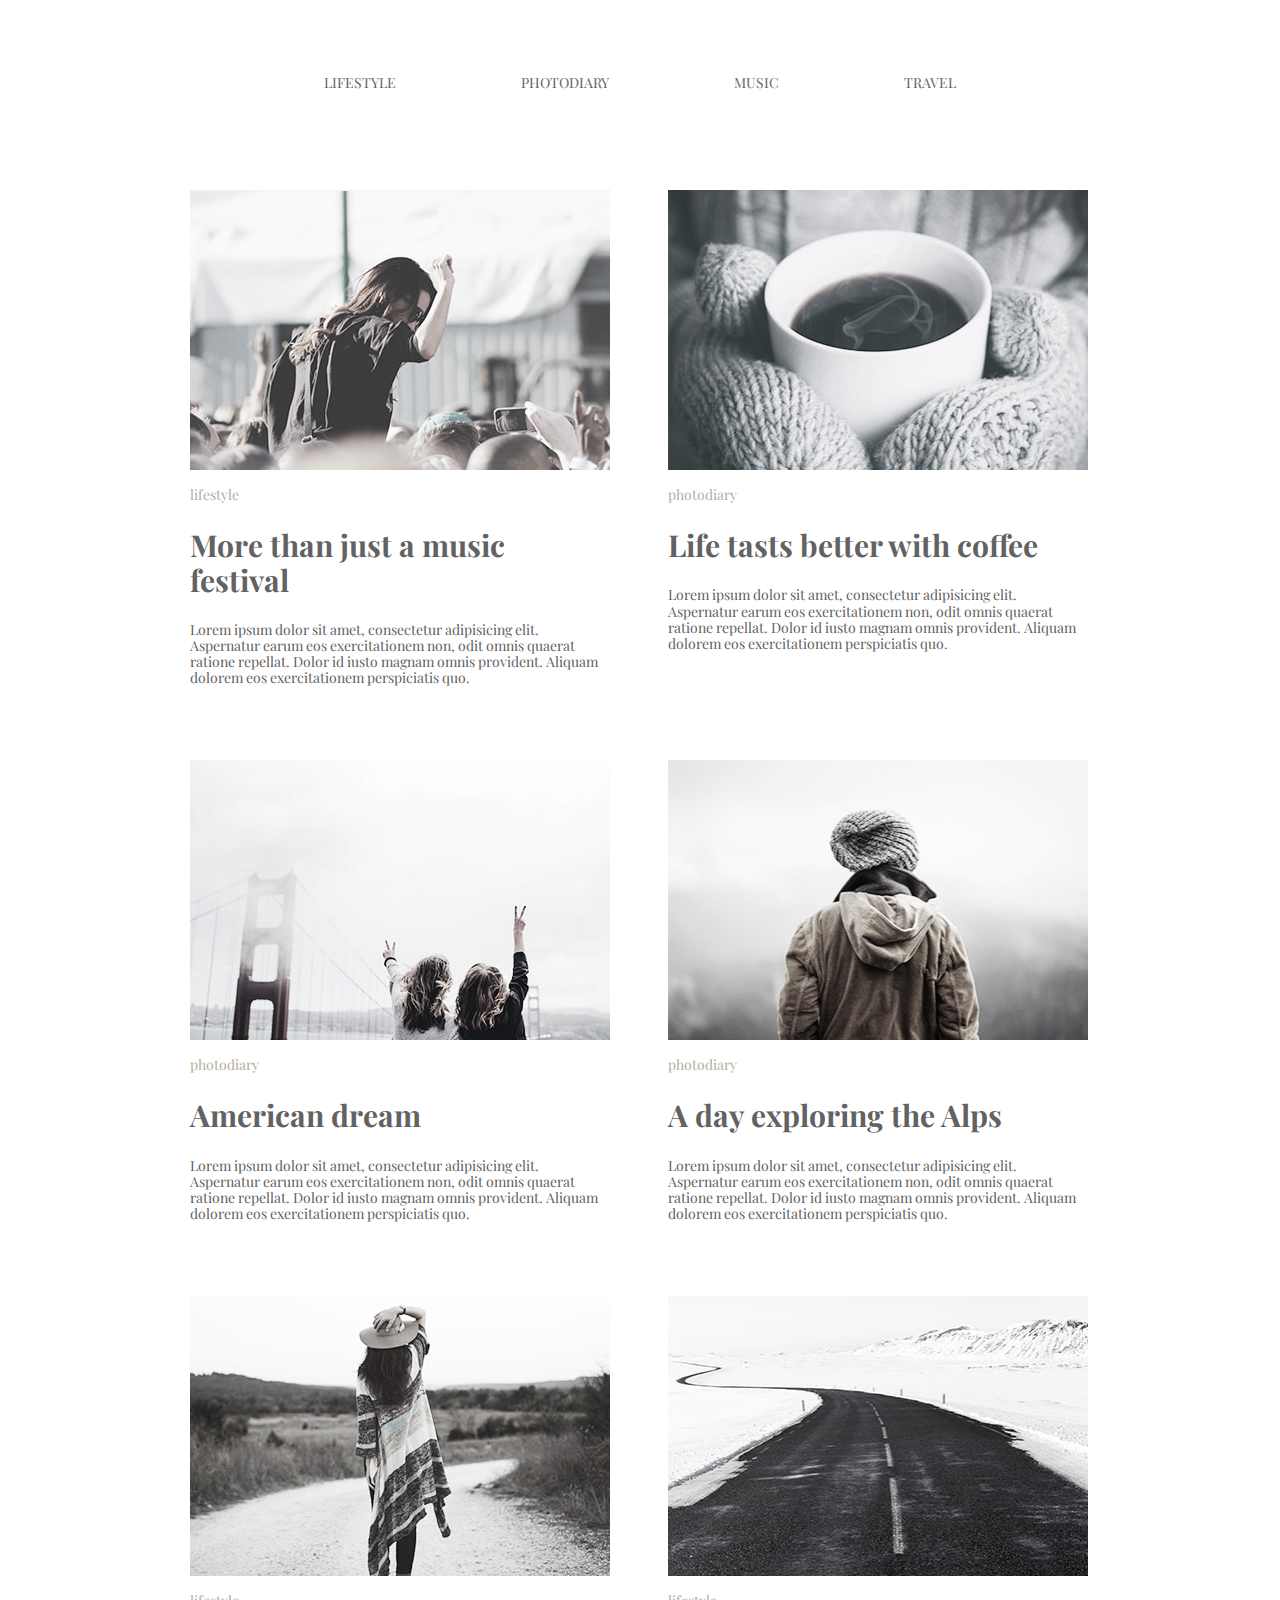
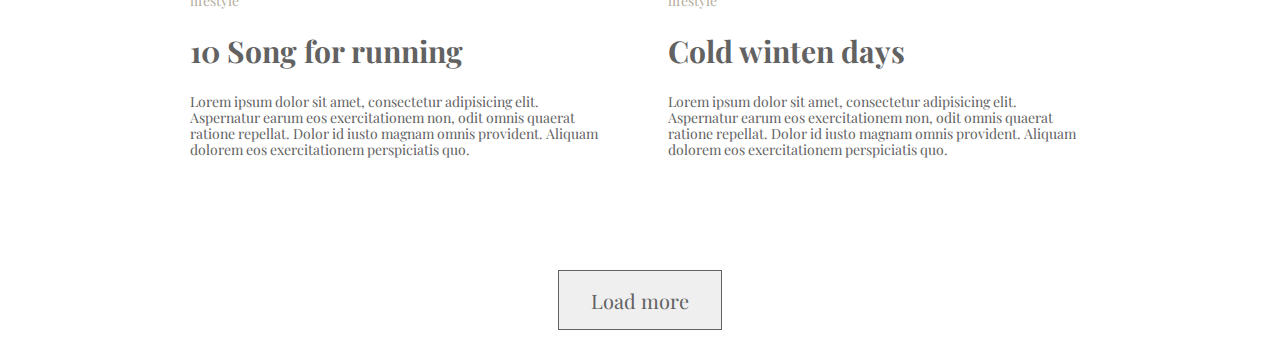
==== index.html @ a8a8bbf3 "hw2" ====
<!DOCTYPE html>
<html lang="en">
<head>
    <meta charset="UTF-8">
    <title>HW</title>
    <link rel="stylesheet" href="css/style.css">
    <link rel="stylesheet" href="css/normalize.css">
    <link href="https://fonts.googleapis.com/css?family=Playfair+Display" rel="stylesheet">
</head>
<body>
<div class="wrapper">

    <header class="header-main">
        <nav class="main-nav">
            <ul class="main-menu">
                <li class="main-menu-item">
                    <a href="#" class="main-menu-link">lifestyle</a>
                </li>
                <li class="main-menu-item">
                    <a href="#" class="main-menu-link">photodiary</a>
                </li>
                <li class="main-menu-item">
                    <a href="#"  class="main-menu-link">music</a>
                </li>
                <li class="main-menu-item">
                    <a href="#"  class="main-menu-link">travel</a>
                </li>
            </ul>
        </nav>
    </header>
    <main class="main-content">
        <section class="lifestyle">
            <ul class="lifestyle-list">
                <li class="lifestyle-post">
                    <img src="img/image-1.jpg" alt="lifestyle-photo" width="421" height="280">
                    <p class="branch">lifestyle</p>
                    <h2>More than just a music festival</h2>
                    <p>Lorem ipsum dolor sit amet, consectetur adipisicing elit. Aspernatur earum eos exercitationem non, odit omnis quaerat ratione repellat. Dolor id iusto magnam omnis provident. Aliquam dolorem eos exercitationem perspiciatis quo.</p>
                </li>
                <li class="lifestyle-post">
                    <img src="img/image-2.jpg" alt="lifestyle-photo" width="421" height="280">
                    <p class="branch">photodiary</p>
                    <h2>Life tasts better with coffee</h2>
                    <p>Lorem ipsum dolor sit amet, consectetur adipisicing elit. Aspernatur earum eos exercitationem non, odit omnis quaerat ratione repellat. Dolor id iusto magnam omnis provident. Aliquam dolorem eos exercitationem perspiciatis quo.</p>
                </li>
                <li class="lifestyle-post">
                    <img src="img/image-3.jpg" alt="lifestyle-photo" width="421" height="280"">
                    <p class="branch">photodiary</p>
                    <h2>American dream</h2>
                    <p>Lorem ipsum dolor sit amet, consectetur adipisicing elit. Aspernatur earum eos exercitationem non, odit omnis quaerat ratione repellat. Dolor id iusto magnam omnis provident. Aliquam dolorem eos exercitationem perspiciatis quo.</p>
                </li>
                <li class="lifestyle-post">
                    <img src="img/image-4.jpg" alt="lifestyle-photo" width="421" height="280">
                    <p class="branch">photodiary</p>
                    <h2>A day exploring the Alps</h2>
                    <p>Lorem ipsum dolor sit amet, consectetur adipisicing elit. Aspernatur earum eos exercitationem non, odit omnis quaerat ratione repellat. Dolor id iusto magnam omnis provident. Aliquam dolorem eos exercitationem perspiciatis quo.</p>
                </li>
                <li class="lifestyle-post">
                    <img src="img/image-5.jpg" alt="lifestyle-photo" width="421" height="280">
                    <p class="branch">lifestyle</p>
                    <h2>10 Song for running</h2>
                    <p>Lorem ipsum dolor sit amet, consectetur adipisicing elit. Aspernatur earum eos exercitationem non, odit omnis quaerat ratione repellat. Dolor id iusto magnam omnis provident. Aliquam dolorem eos exercitationem perspiciatis quo.</p>
                </li>
                <li class="lifestyle-post">
                    <img src="img/image-6.jpg" alt="lifestyle-photo" width="421" height="280">
                    <p class="branch">lifestyle</p>
                    <h2>Cold winten days</h2>
                    <p>Lorem ipsum dolor sit amet, consectetur adipisicing elit. Aspernatur earum eos exercitationem non, odit omnis quaerat ratione repellat. Dolor id iusto magnam omnis provident. Aliquam dolorem eos exercitationem perspiciatis quo.</p>
                </li>
            </ul>

        </section>
        <div class="load-button">
            <button>Load more</button>
        </div>

    </main>
</div>
</body>
</html>
---- css/style.css ----
*{
    box-sizing: border-box;
}
body{
    margin: 0;
    color: #626262;
    font-size: 0;
    font-family: 'Playfair Display', serif;
    position: relative;
}
ul, ol{
    margin: 0;
    padding: 0;
    list-style: none;
}
a{
    color: inherit;
    text-decoration: none;
}
img{
    width: 100%;
}
.wrapper{
    width: 900px;
    margin: 0 auto;
}
/*HEADER START*/
.header-main{
    height: 190px;
    font-size: 14px;
}
.main-menu{
    text-align: center;
    padding: 75px 0 75px 0;
}
.main-menu-item{
    display: inline-block;
    text-transform: uppercase;
}
.main-menu-item + .main-menu-item{
    margin-left: 122px;
}

.main-menu-item a:hover {
    color: rgb(3, 169, 244);
}
/*HEADER END*/

/*MAIN START */
.main-content{
padding-bottom: 20px;
}
.lifestyle-list {
    margin: auto auto 38px auto;
    width: 900px;
}
.lifestyle-list li {
    display: inline-block;
    width: 420px;
    vertical-align: top;
    font-size: 14px;
}
.lifestyle-list li:nth-child(2n-1){
    margin:0 58px 60px 0;
}
.lifestyle-post .branch {
   color: #b4ad9e;
}
.lifestyle-post h2{
    font-size: 30px;
}
.load-button {
    text-align: center;
    font-size: 20px;
    line-height: 24px;
}
.load-button button {
    color: #626262;
    border: 1px solid #626262;;
    width: 164px;
    height: 60px;
    cursor: pointer;
}
/*MAIN END */
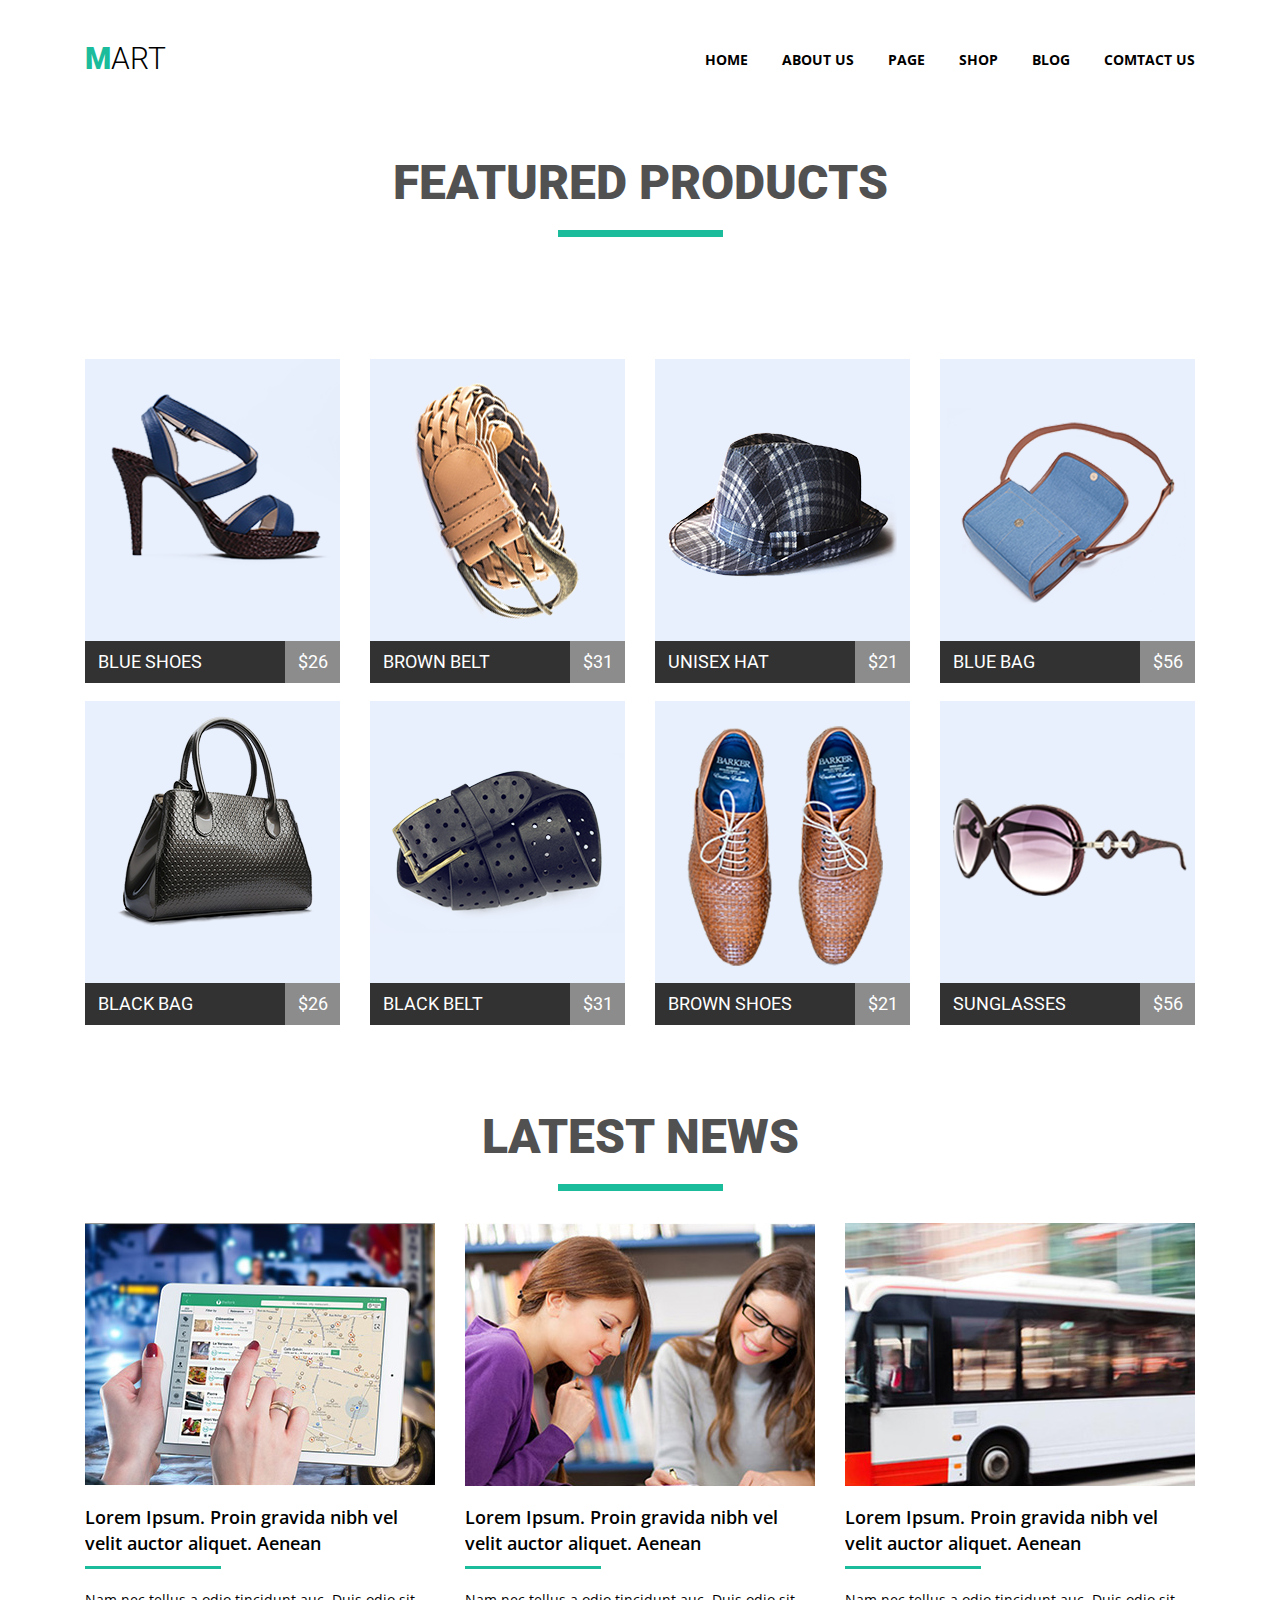
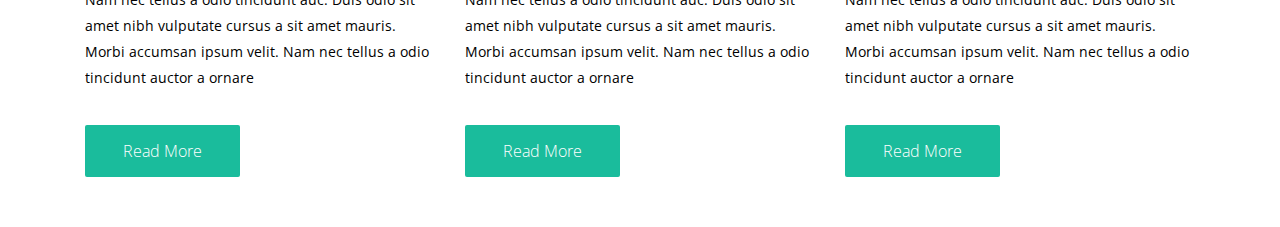
==== commit 93fa4fd6: "HW module-4" ====
--- a/index.html
+++ b/index.html
@@ -5,75 +5,119 @@
     <title>HW</title>
     <link rel="stylesheet" href="css/style.css">
     <link rel="stylesheet" href="css/normalize.css">
-    <link href="https://fonts.googleapis.com/css?family=Playfair+Display" rel="stylesheet">
+    <link href="https://fonts.googleapis.com/css?family=Open+Sans:300,400,600|Roboto:300,400,700,900" rel="stylesheet">
 </head>
 <body>
 <div class="wrapper">
+    <header class="header-main">
 
-    <header class="header-main">
-        <nav class="main-nav">
+        <nav class="main-nav cleafix">
+             <div class="logo">
+                 <a href="#">
+                       <span class="font-bold">m</span>art
+                 </a>
+             </div>
             <ul class="main-menu">
                 <li class="main-menu-item">
-                    <a href="#" class="main-menu-link">lifestyle</a>
+                    <a href="#" class="main-menu-link">home</a>
                 </li>
                 <li class="main-menu-item">
-                    <a href="#" class="main-menu-link">photodiary</a>
+                    <a href="#" class="main-menu-link">about us</a>
                 </li>
                 <li class="main-menu-item">
-                    <a href="#"  class="main-menu-link">music</a>
+                    <a href="#"  class="main-menu-link">page</a>
                 </li>
                 <li class="main-menu-item">
-                    <a href="#"  class="main-menu-link">travel</a>
+                    <a href="#"  class="main-menu-link">shop</a>
+                </li>
+                <li class="main-menu-item">
+                    <a href="#"  class="main-menu-link">blog</a>
+                </li>
+                <li class="main-menu-item">
+                    <a href="#"  class="main-menu-link">comtact us</a>
                 </li>
             </ul>
         </nav>
     </header>
     <main class="main-content">
-        <section class="lifestyle">
-            <ul class="lifestyle-list">
-                <li class="lifestyle-post">
-                    <img src="img/image-1.jpg" alt="lifestyle-photo" width="421" height="280">
-                    <p class="branch">lifestyle</p>
-                    <h2>More than just a music festival</h2>
-                    <p>Lorem ipsum dolor sit amet, consectetur adipisicing elit. Aspernatur earum eos exercitationem non, odit omnis quaerat ratione repellat. Dolor id iusto magnam omnis provident. Aliquam dolorem eos exercitationem perspiciatis quo.</p>
-                </li>
-                <li class="lifestyle-post">
-                    <img src="img/image-2.jpg" alt="lifestyle-photo" width="421" height="280">
-                    <p class="branch">photodiary</p>
-                    <h2>Life tasts better with coffee</h2>
-                    <p>Lorem ipsum dolor sit amet, consectetur adipisicing elit. Aspernatur earum eos exercitationem non, odit omnis quaerat ratione repellat. Dolor id iusto magnam omnis provident. Aliquam dolorem eos exercitationem perspiciatis quo.</p>
-                </li>
-                <li class="lifestyle-post">
-                    <img src="img/image-3.jpg" alt="lifestyle-photo" width="421" height="280"">
-                    <p class="branch">photodiary</p>
-                    <h2>American dream</h2>
-                    <p>Lorem ipsum dolor sit amet, consectetur adipisicing elit. Aspernatur earum eos exercitationem non, odit omnis quaerat ratione repellat. Dolor id iusto magnam omnis provident. Aliquam dolorem eos exercitationem perspiciatis quo.</p>
-                </li>
-                <li class="lifestyle-post">
-                    <img src="img/image-4.jpg" alt="lifestyle-photo" width="421" height="280">
-                    <p class="branch">photodiary</p>
-                    <h2>A day exploring the Alps</h2>
-                    <p>Lorem ipsum dolor sit amet, consectetur adipisicing elit. Aspernatur earum eos exercitationem non, odit omnis quaerat ratione repellat. Dolor id iusto magnam omnis provident. Aliquam dolorem eos exercitationem perspiciatis quo.</p>
-                </li>
-                <li class="lifestyle-post">
-                    <img src="img/image-5.jpg" alt="lifestyle-photo" width="421" height="280">
-                    <p class="branch">lifestyle</p>
-                    <h2>10 Song for running</h2>
-                    <p>Lorem ipsum dolor sit amet, consectetur adipisicing elit. Aspernatur earum eos exercitationem non, odit omnis quaerat ratione repellat. Dolor id iusto magnam omnis provident. Aliquam dolorem eos exercitationem perspiciatis quo.</p>
-                </li>
-                <li class="lifestyle-post">
-                    <img src="img/image-6.jpg" alt="lifestyle-photo" width="421" height="280">
-                    <p class="branch">lifestyle</p>
-                    <h2>Cold winten days</h2>
-                    <p>Lorem ipsum dolor sit amet, consectetur adipisicing elit. Aspernatur earum eos exercitationem non, odit omnis quaerat ratione repellat. Dolor id iusto magnam omnis provident. Aliquam dolorem eos exercitationem perspiciatis quo.</p>
-                </li>
-            </ul>
-
+        <h2 class="title-page">featured products</h2>
+            <section class="product cleafix">
+                <div class="product-items">
+                    <a href="#">
+                        <img src="img/product1.png" alt="item shoes" width="255" height="282">
+                        <span class="title-of-item">blue shoes<span class="prise-of-item">$26</span></span>
+                    </a>
+                </div>
+                <div class="product-items">
+                    <a href="#">
+                        <img src="img/product2.png" alt="item brown belt" width="255" height="282">
+                        <span class="title-of-item">brown belt<span class="prise-of-item">$31</span></span>
+                    </a>
+                </div>
+                <div class="product-items">
+                    <a href="#">
+                        <img src="img/product3.png" alt="item Unisex hat" width="255" height="282">
+                        <span class="title-of-item">Unisex hat<span class="prise-of-item">$21</span></span>
+                    </a>
+                </div>
+                <div class="product-items">
+                    <a href="#">
+                        <img src="img/product4.png" alt="item blue bag" width="255" height="282">
+                        <span class="title-of-item">blue bag<span class="prise-of-item">$56</span></span>
+                    </a>
+                </div>
+                <div class="product-items">
+                    <a href="#">
+                        <img src="img/product5.png" alt="item shoes" width="255" height="282">
+                        <span class="title-of-item">black bag<span class="prise-of-item">$26</span></span>
+                    </a>
+                </div>
+                <div class="product-items">
+                    <a href="#">
+                        <img src="img/product6.png" alt="item brown belt" width="255" height="282">
+                        <span class="title-of-item">black belt<span class="prise-of-item">$31</span></span>
+                    </a>
+                </div>
+                <div class="product-items">
+                    <a href="#">
+                        <img src="img/product7.png" alt="item Unisex hat" width="255" height="282">
+                        <span class="title-of-item">brown shoes<span class="prise-of-item">$21</span></span>
+                    </a>
+                </div>
+                <div class="product-items">
+                    <a href="#">
+                        <img src="img/product8.png" alt="item blue bag" width="255" height="282">
+                        <span class="title-of-item">sunglasses<span class="prise-of-item">$56</span></span>
+                    </a>
+                </div>
+            </section>
+        <section class="latest-news">
+            <h2 class="title-page">Latest news</h2>
+            <div class="new-section">
+                <img src="img/blog1.jpg" alt="photo news">
+                <h3 class="title-section-news">
+                    Lorem Ipsum. Proin gravida nibh vel velit auctor aliquet. Aenean
+                </h3>
+                <p>Nam nec tellus a odio tincidunt auc. Duis odio sit amet nibh vulputate cursus a sit amet mauris. Morbi accumsan ipsum velit. Nam nec tellus a odio tincidunt auctor a ornare </p>
+                <a href="#" class="btn">Read More</a>
+            </div>
+            <div class="new-section">
+                <img src="img/blog2.jpg" alt="photo news">
+                <h3 class="title-section-news">
+                    Lorem Ipsum. Proin gravida nibh vel velit auctor aliquet. Aenean
+                </h3>
+                <p>Nam nec tellus a odio tincidunt auc. Duis odio sit amet nibh vulputate cursus a sit amet mauris. Morbi accumsan ipsum velit. Nam nec tellus a odio tincidunt auctor a ornare </p>
+                <a href="#" class="btn">Read More</a>
+            </div>
+            <div class="new-section">
+                <img src="img/blog3.jpg" alt="photo news">
+                <h3 class="title-section-news">
+                    Lorem Ipsum. Proin gravida nibh vel velit auctor aliquet. Aenean
+                </h3>
+                <p>Nam nec tellus a odio tincidunt auc. Duis odio sit amet nibh vulputate cursus a sit amet mauris. Morbi accumsan ipsum velit. Nam nec tellus a odio tincidunt auctor a ornare </p>
+                <a href="#" class="btn">Read More</a>
+            </div>
         </section>
-        <div class="load-button">
-            <button>Load more</button>
-        </div>
-
     </main>
 </div>
 </body>
--- a/css/style.css
+++ b/css/style.css
@@ -3,9 +3,10 @@
 }
 body{
     margin: 0;
-    color: #626262;
-    font-size: 0;
-    font-family: 'Playfair Display', serif;
+    color: #000;
+    font-size: 14px;
+    font-family: 'Open Sans', sans-serif;
+    line-height: 26px;
     position: relative;
 }
 ul, ol{
@@ -18,67 +19,143 @@
     text-decoration: none;
 }
 img{
-    width: 100%;
+    max-width: 100%;
+    display: block;
+    height: auto;
+}
+a::selection,
+h2::selection,
+p::selection,
+button::selection{
+	color: #000;
+    background: grey;
+}
+.cleafix::after{
+    content: "";
+    clear: both;
+    display: table;
 }
 .wrapper{
-    width: 900px;
+    width: 1110px;
     margin: 0 auto;
 }
+
 /*HEADER START*/
+
 .header-main{
-    height: 190px;
-    font-size: 14px;
+    padding: 42px 0 ;
+}
+.main-nav{
+    text-transform: uppercase;
+}
+
+
+.logo{
+    float: left;
+    font: 300 30px/34px 'Roboto', sans-serif;
+}
+.logo .font-bold{
+    font-weight: 900;
+    color: #1abc9c;
 }
 .main-menu{
+    float: right;
+    font: 700 14px/35px 'Open Sans', sans-serif;
+}
+.main-menu li{
+    float: left;
+}
+.main-menu li + li{
+    margin-left: 34px;
+}
+.main-menu li a:hover{
+    color: #1abc9c;
+}
+/*header end*/
+/*main sart*/
+
+/*first section start*/
+.title-page{
+    text-transform: uppercase;
+    font: 900 48px/1 'Roboto', sans-serif;
     text-align: center;
-    padding: 75px 0 75px 0;
+    margin-bottom: 32px;
+    color: #515151;
 }
-.main-menu-item{
-    display: inline-block;
+.title-page::after{
+    content: '';
+    width: 165px;
+    height: 7px;
+    display: block;
+    margin: 0 auto;
+    margin-top: 23px;
+    background-color: #1abc9c;
+}
+.product{
+    margin: 92px 0 100px 0;
+}
+.product-items{
+    float: left;
+    width: 255px;
+    height: 282px;
+    background-color: #e9f0fd;
+    margin: 30px 0 ;
+}
+.product-items:not(:nth-child(4n)){
+    margin-right: 30px;
+}
+.product-items .title-of-item{
+    font: 400 18px/42px 'Roboto', sans-serif;
     text-transform: uppercase;
+    color: white;
+    float: left;
+    width: 255px;
+    padding-left: 13px;
+    background-color: #323232;
 }
-.main-menu-item + .main-menu-item{
-    margin-left: 122px;
+.product-items .prise-of-item{
+    float: right;
+    z-index: 10;
+    width: 55px;
+    background-color: #8c8c8c;
+    padding-left: 13px;
 }
-
-.main-menu-item a:hover {
-    color: rgb(3, 169, 244);
+.product-items a:hover .title-of-item{
+    background-color: #1abc9c;
 }
-/*HEADER END*/
-
-/*MAIN START */
-.main-content{
-padding-bottom: 20px;
+.product-items a:hover .prise-of-item{
+    background-color: #7fd9c7;
 }
-.lifestyle-list {
-    margin: auto auto 38px auto;
-    width: 900px;
+/*secend section start*/
+.new-section{
+    width: 350px;
+    overflow: hidden;
+    padding-bottom: 50px;
 }
-.lifestyle-list li {
-    display: inline-block;
-    width: 420px;
-    vertical-align: top;
-    font-size: 14px;
+.new-section{
+    float: left;
 }
-.lifestyle-list li:nth-child(2n-1){
-    margin:0 58px 60px 0;
+.new-section + .new-section{
+    margin-left: 30px;
 }
-.lifestyle-post .branch {
-   color: #b4ad9e;
+.title-section-news{
+    font: 600 18px/26px 'Open Sans', sans-serif;
 }
-.lifestyle-post h2{
-    font-size: 30px;
+.title-section-news::after{
+    content: '';
+    width: 136px;
+    height: 3px;
+    display: block;
+    margin-top: 10px;
+    background-color: #1abc9c;
 }
-.load-button {
-    text-align: center;
-    font-size: 20px;
-    line-height: 24px;
+.new-section .btn{
+    font: 300 16px/1 'Open Sans', sans-serif;
+    background-color: #1abc9c;
+    color: #fff;
+    padding: 18px 38px;
+    float: left;
+    margin-top: 20px;
+    border-radius: 2px;
 }
-.load-button button {
-    color: #626262;
-    border: 1px solid #626262;;
-    width: 164px;
-    height: 60px;
-    cursor: pointer;
-}
-/*MAIN END */+/*!*MAIN END *!*/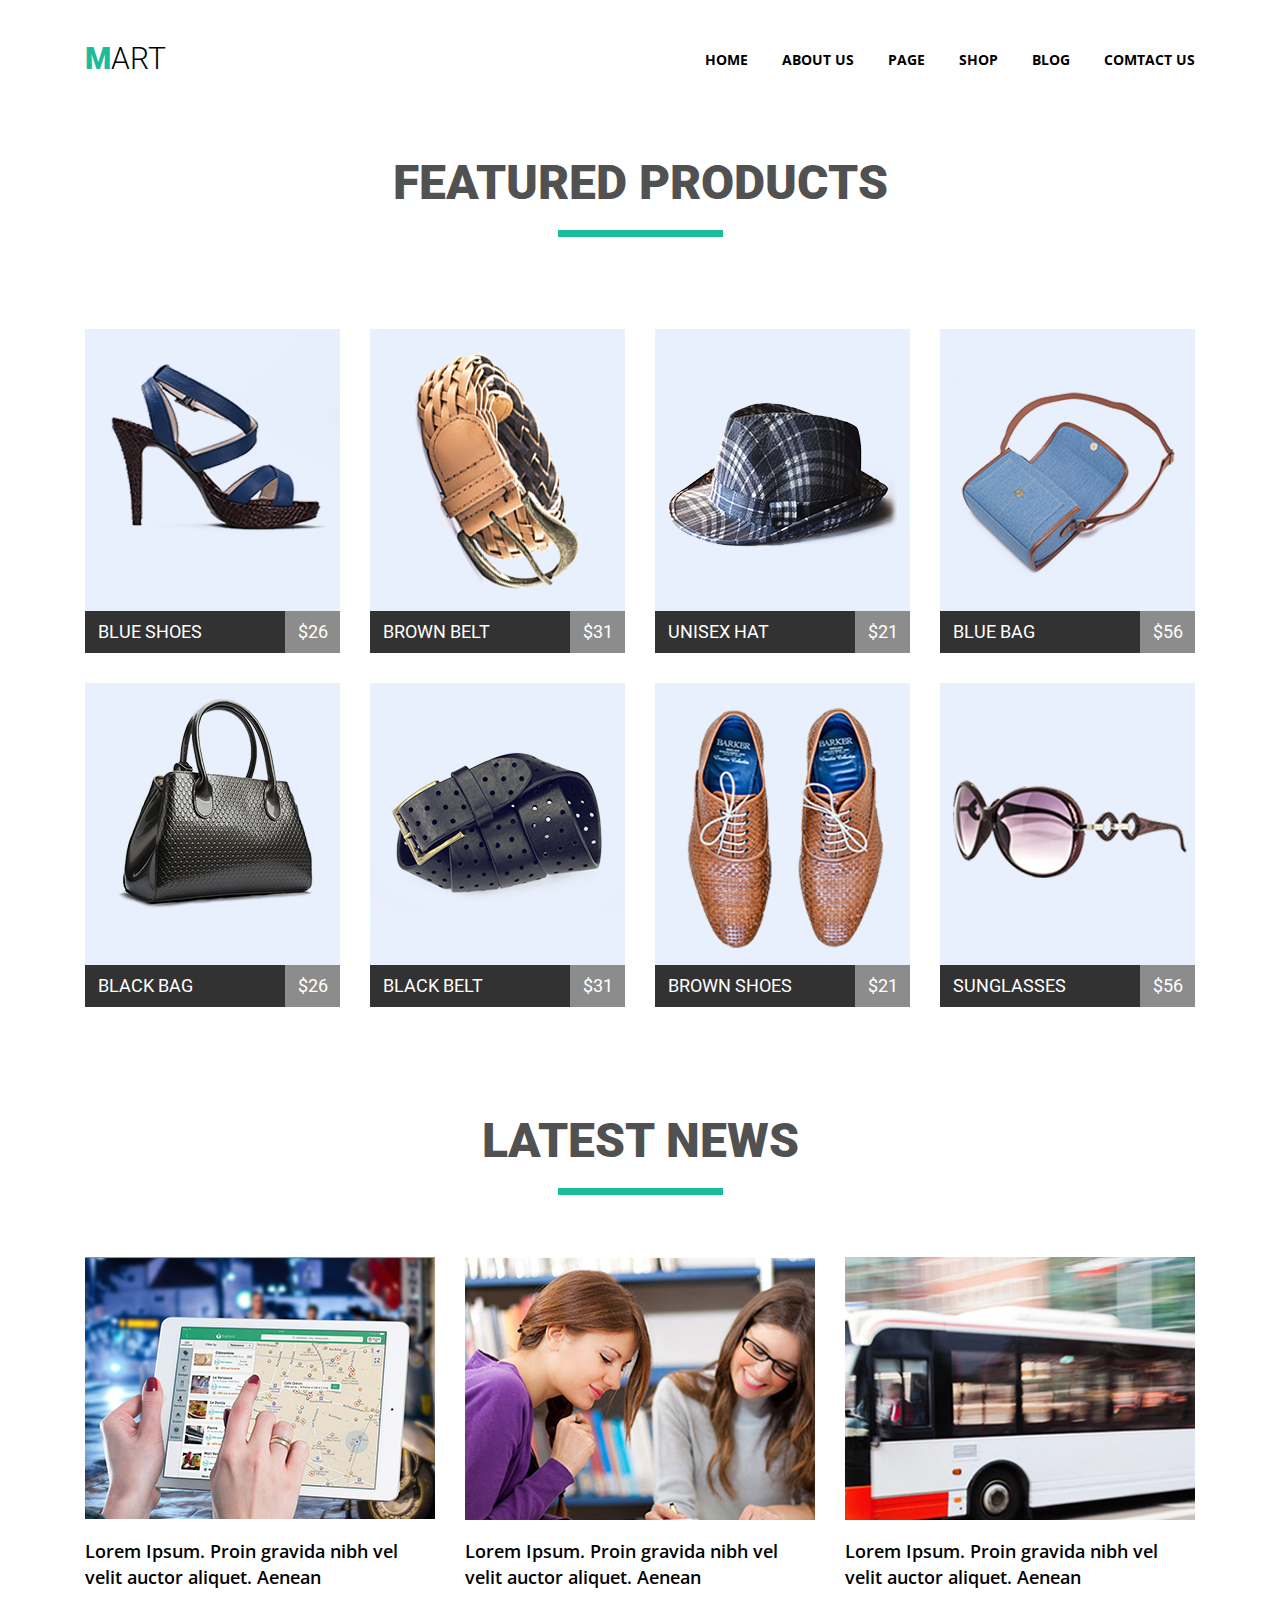
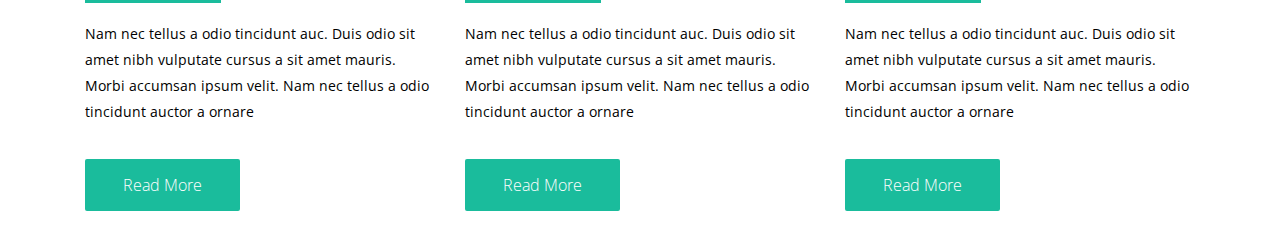
==== commit e0706735: "+ width=350 height=263 for img" ====
--- a/index.html
+++ b/index.html
@@ -94,7 +94,7 @@
         <section class="latest-news">
             <h2 class="title-page">Latest news</h2>
             <div class="new-section">
-                <img src="img/blog1.jpg" alt="photo news">
+                <img src="img/blog1.jpg" alt="photo news" width="350" height="263">
                 <h3 class="title-section-news">
                     Lorem Ipsum. Proin gravida nibh vel velit auctor aliquet. Aenean
                 </h3>
@@ -102,7 +102,7 @@
                 <a href="#" class="btn">Read More</a>
             </div>
             <div class="new-section">
-                <img src="img/blog2.jpg" alt="photo news">
+                <img src="img/blog2.jpg" alt="photo news" width="350" height="263">
                 <h3 class="title-section-news">
                     Lorem Ipsum. Proin gravida nibh vel velit auctor aliquet. Aenean
                 </h3>
@@ -110,7 +110,7 @@
                 <a href="#" class="btn">Read More</a>
             </div>
             <div class="new-section">
-                <img src="img/blog3.jpg" alt="photo news">
+                <img src="img/blog3.jpg" alt="photo news" width="350" height="263">
                 <h3 class="title-section-news">
                     Lorem Ipsum. Proin gravida nibh vel velit auctor aliquet. Aenean
                 </h3>
--- a/css/style.css
+++ b/css/style.css
@@ -92,14 +92,13 @@
     background-color: #1abc9c;
 }
 .product{
-    margin: 92px 0 100px 0;
+    margin: 92px 0 40px 0;
 }
 .product-items{
     float: left;
     width: 255px;
-    height: 282px;
     background-color: #e9f0fd;
-    margin: 30px 0 ;
+    margin-bottom: 30px;
 }
 .product-items:not(:nth-child(4n)){
     margin-right: 30px;
@@ -127,12 +126,12 @@
     background-color: #7fd9c7;
 }
 /*secend section start*/
-.new-section{
+.latest-news{
+    overflow: hidden;
+}
+.latest-news .new-section{
     width: 350px;
-    overflow: hidden;
-    padding-bottom: 50px;
-}
-.new-section{
+    margin: 30px 0;
     float: left;
 }
 .new-section + .new-section{
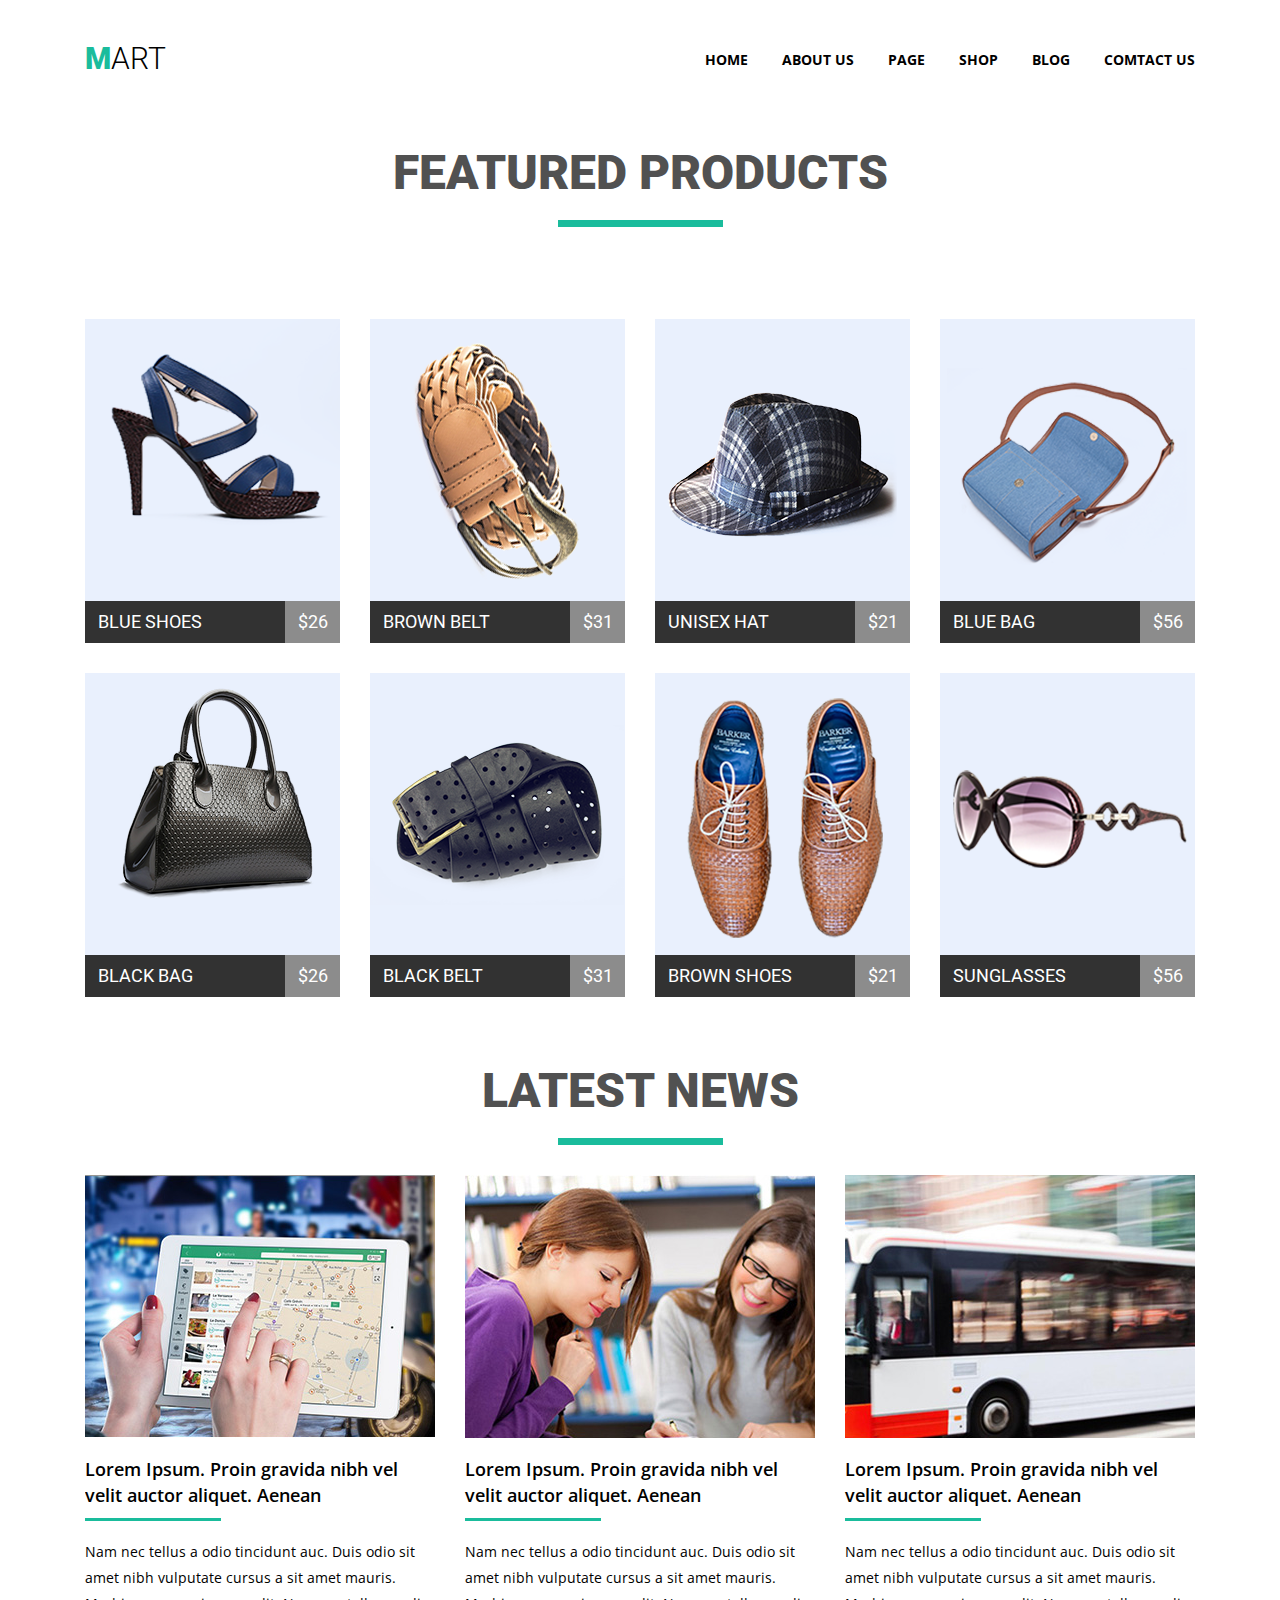
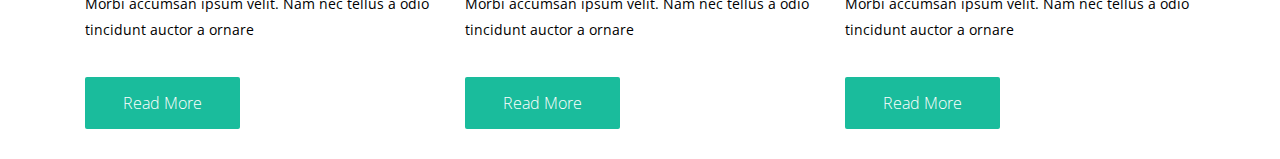
==== commit f36c2a11: "fixed margin in h2" ====
--- a/index.html
+++ b/index.html
@@ -10,7 +10,6 @@
 <body>
 <div class="wrapper">
     <header class="header-main">
-
         <nav class="main-nav cleafix">
              <div class="logo">
                  <a href="#">
--- a/css/style.css
+++ b/css/style.css
@@ -43,13 +43,12 @@
 /*HEADER START*/
 
 .header-main{
-    padding: 42px 0 ;
+    padding: 42px 0;
+    margin-bottom: 30px;
 }
 .main-nav{
     text-transform: uppercase;
 }
-
-
 .logo{
     float: left;
     font: 300 30px/34px 'Roboto', sans-serif;
@@ -79,7 +78,7 @@
     text-transform: uppercase;
     font: 900 48px/1 'Roboto', sans-serif;
     text-align: center;
-    margin-bottom: 32px;
+    margin: 0;
     color: #515151;
 }
 .title-page::after{
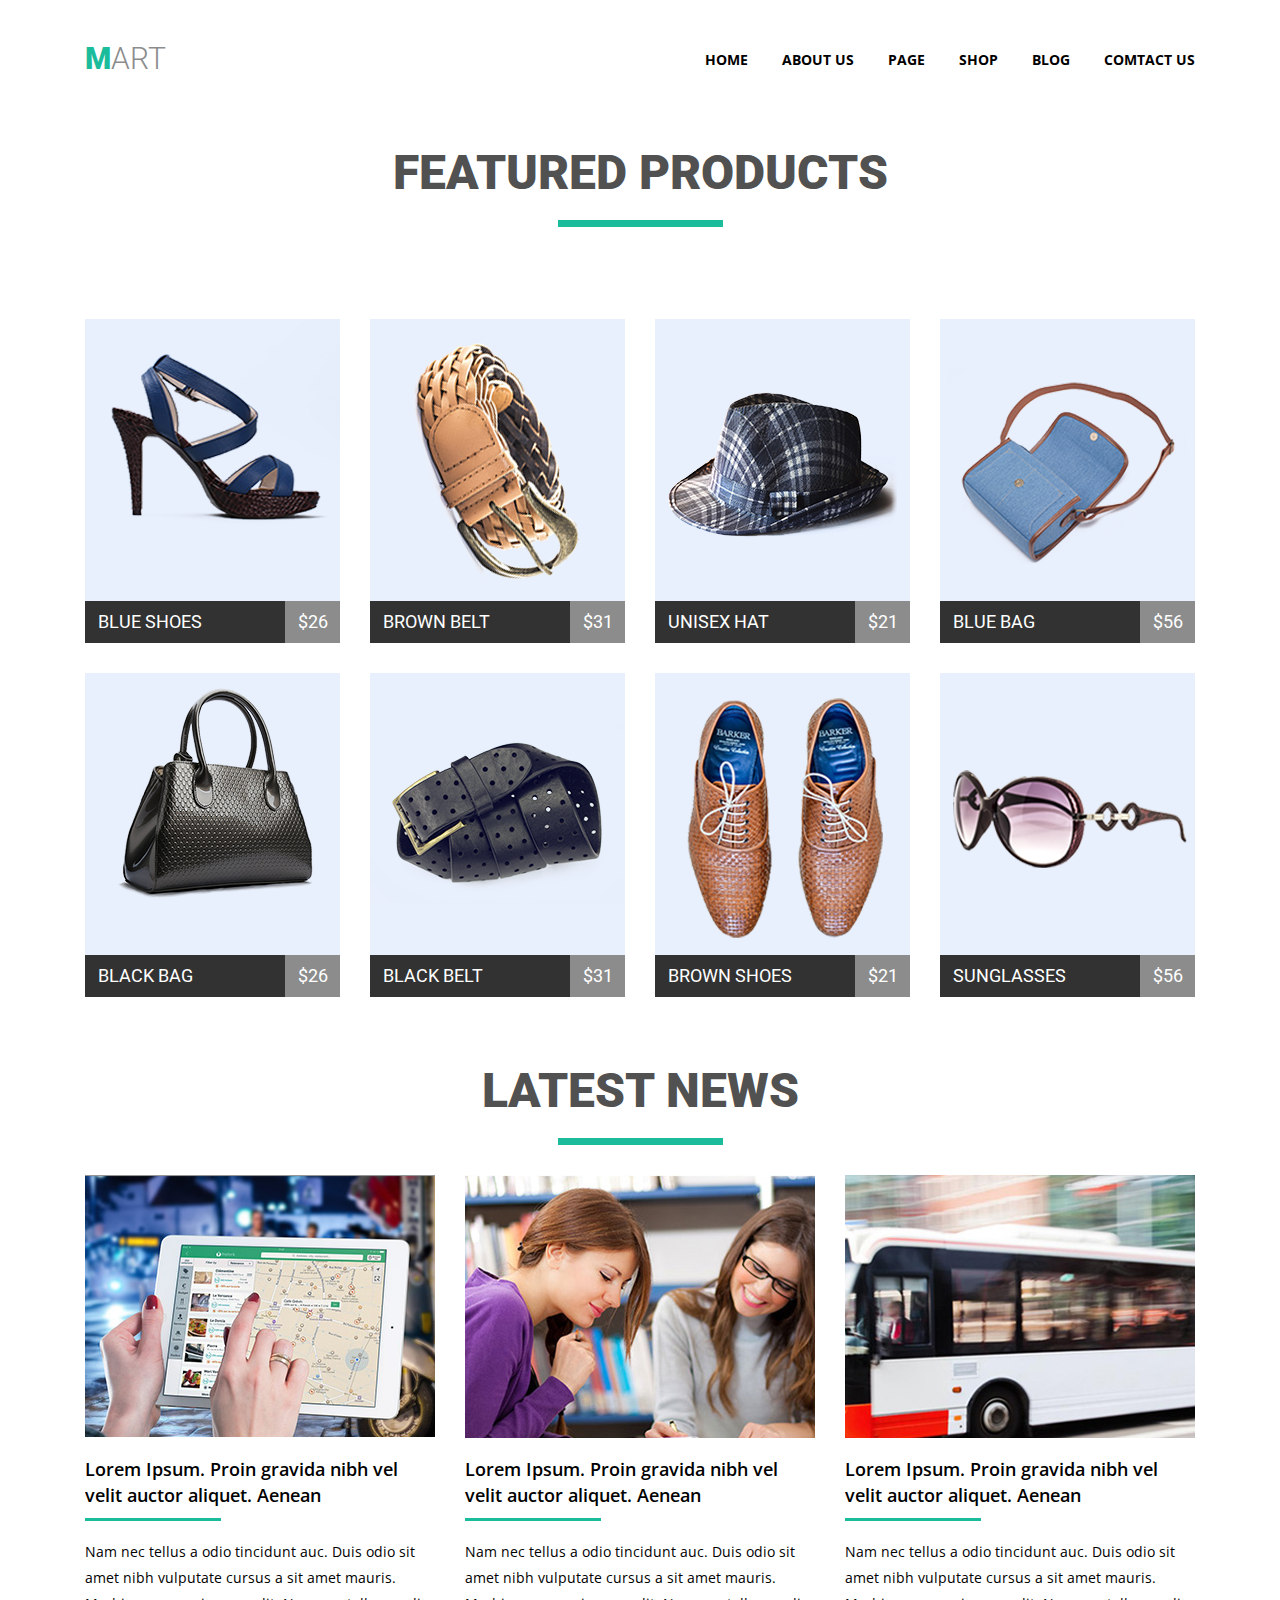
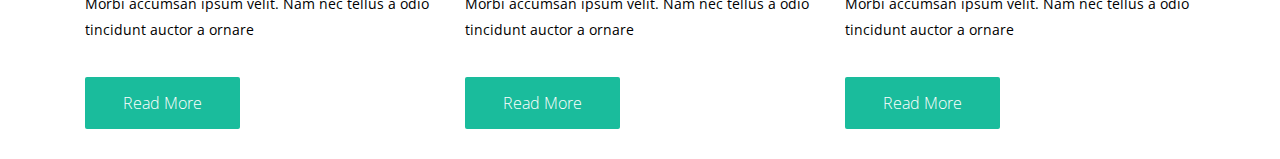
==== commit 65ea70cd: "+second page HW-module5" ====
--- a/index.html
+++ b/index.html
@@ -10,6 +10,7 @@
 <body>
 <div class="wrapper">
     <header class="header-main">
+        <h1 class="title visually-hidden">Mart website</h1>
         <nav class="main-nav cleafix">
              <div class="logo">
                  <a href="#">
--- a/css/style.css
+++ b/css/style.css
@@ -1,6 +1,13 @@
-*{
+html {
     box-sizing: border-box;
 }
+
+*,
+*::before,
+*::after {
+    box-sizing: inherit;
+}
+
 body{
     margin: 0;
     color: #000;
@@ -39,18 +46,20 @@
     width: 1110px;
     margin: 0 auto;
 }
-
+.bg-gray{
+    background-color: #e9f0fd;
+}
 /*HEADER START*/
 
 .header-main{
     padding: 42px 0;
-    margin-bottom: 30px;
 }
 .main-nav{
     text-transform: uppercase;
 }
 .logo{
     float: left;
+    color: #8c8c8c;
     font: 300 30px/34px 'Roboto', sans-serif;
 }
 .logo .font-bold{
@@ -74,6 +83,9 @@
 /*main sart*/
 
 /*first section start*/
+.main-content{
+    margin-top: 30px;
+}
 .title-page{
     text-transform: uppercase;
     font: 900 48px/1 'Roboto', sans-serif;
@@ -156,4 +168,85 @@
     margin-top: 20px;
     border-radius: 2px;
 }
-/*!*MAIN END *!*/+/*!*MAIN END *!*/
+
+
+/*Second page "new collection.html" - module5 */
+
+.slider {
+    position: relative;
+    width: 100%;
+    height: 602px;
+    margin: 0 auto 40px auto;
+}
+.slider-ctrl {
+    position: absolute;
+    top: 50%;
+    transform: translateY(-50%);
+    border: none;
+    display: inline-block;
+    width: 104px;
+    height: 104px;
+    background-color: #7fd9c7;
+    font-weight: 700;
+    cursor: pointer;
+    z-index: 1;
+}
+.slider-ctrl-prev {left: 0;}
+.slider-ctrl-next {right: 0;}
+
+.slides-item {
+    position: relative;
+}
+.slides-image {
+    height: 600px;
+    width: 100%;
+    object-fit: cover;
+}
+.collection-items{
+    width: 100%;
+}
+.product-items{
+    position: relative;
+}
+.cart-item{
+    background-color: rgba(0, 0, 0, .55);
+    opacity: 0;
+    position: absolute;
+    top: 0;
+    right: 0;
+    bottom: 0;
+    left: 0;
+    bottom: 0;
+    z-index: 5;
+}
+/*footer start*/
+.footer {
+    font: 16px/28px "OpenSans", sans-serif;
+    background-color: #323232;
+    padding: 36px 0;
+    text-align: center;
+    color: #ffffff;
+}
+.text-blue-color{
+    color: #46bfa9;
+}
+
+
+.visually-hidden:not(:focus):not(:active),
+input[type="checkbox"].visually-hidden,
+input[type="radio"].visually-hidden {
+    position: absolute;
+
+    width: 1px;
+    height: 1px;
+    margin: -1px;
+    border: 0;
+    padding: 0;
+
+    white-space: nowrap;
+
+    clip-path: inset(100%);
+    clip: rect(0 0 0 0);
+    overflow: hidden;
+}